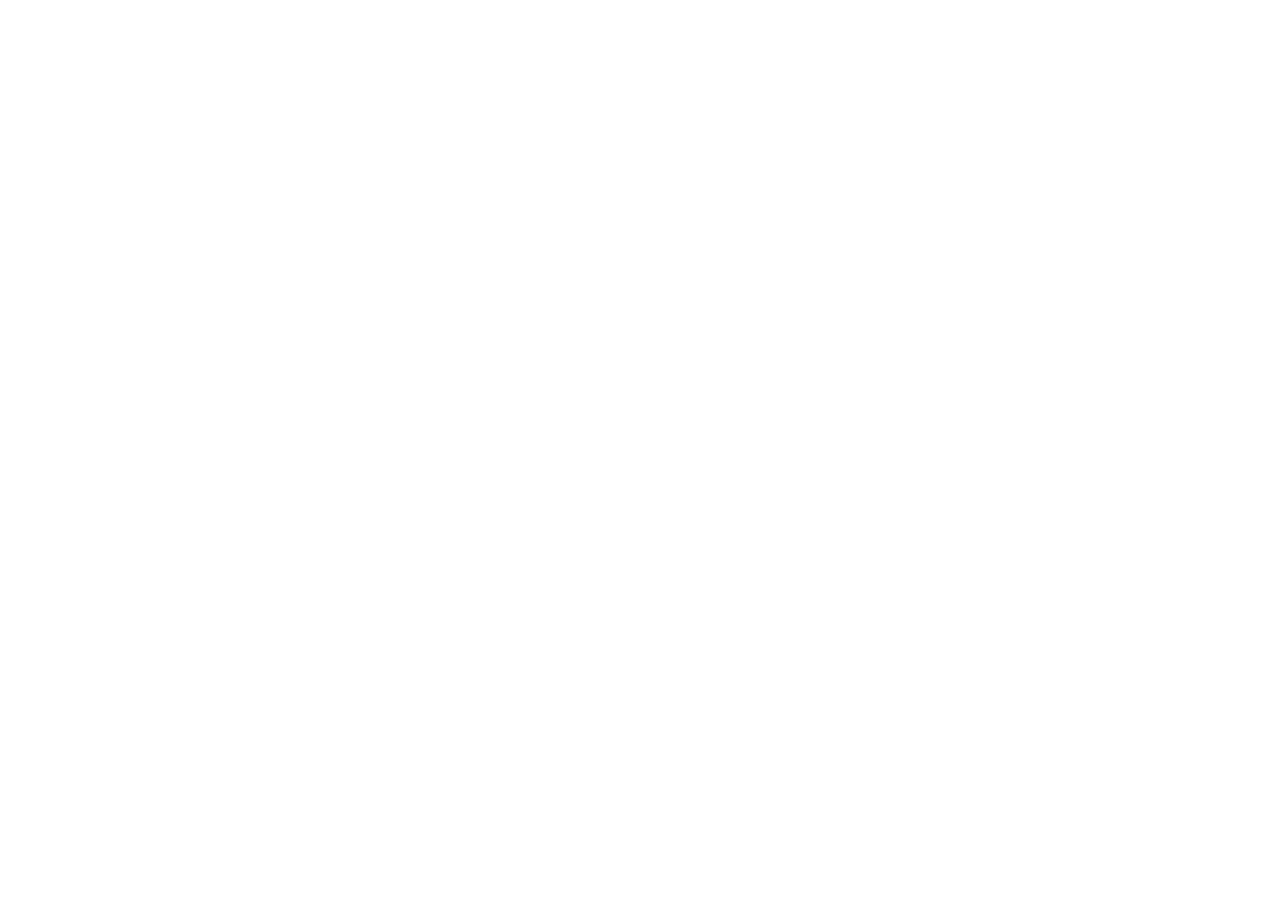
==== Examen 1/index.html @ 088d9a06 "Se añade estructura html del desarrollo web de la solución" ====
<!DOCTYPE html>
<html lang="en">
<head>
    <meta charset="UTF-8">
    <meta name="viewport" content="width=, initial-scale=1.0">
    <title>Selección de Actividades</title>
</head>
<body>
    
</body>
</html>
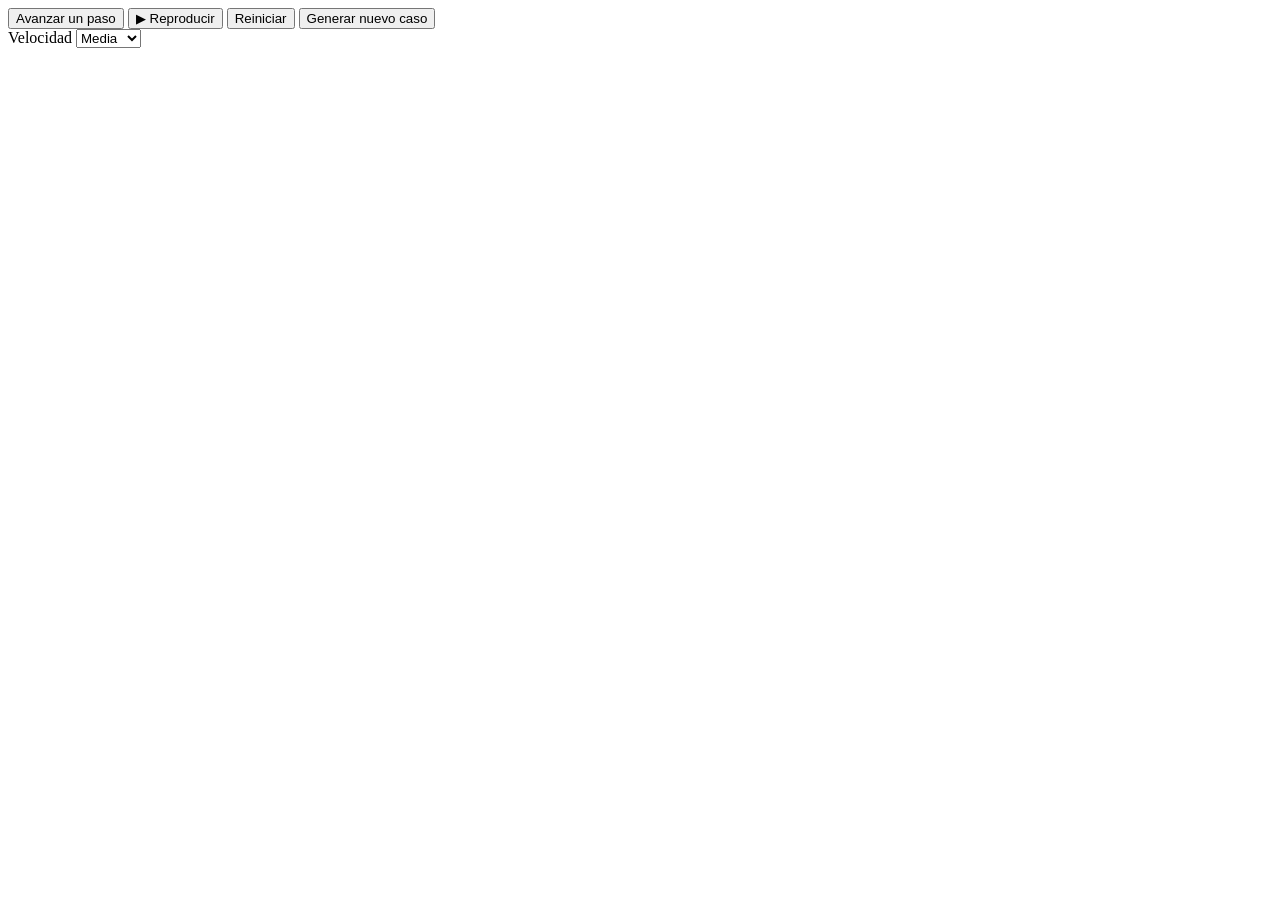
==== commit dc56c489: "feat: layout de paneles y controles de simulación" ====
--- a/Examen 1/index.html
+++ b/Examen 1/index.html
@@ -6,6 +6,25 @@
     <title>Selección de Actividades</title>
 </head>
 <body>
-    
+    <div class="layout">
+
+    <div class="panel" id="board-panel">
+      <div class="controls">
+        <button class="btn-primary" id="btn-step">Avanzar un paso</button>
+        <button id="btn-play">▶ Reproducir</button>
+        <button class="btn-ghost" id="btn-reset">Reiniciar</button>
+        <button class="btn-ghost" id="btn-new">Generar nuevo caso</button>
+        <div class="speed-group">
+          <span>Velocidad</span>
+          <select id="speed">
+            <option value="1500">Lenta</option>
+            <option value="900" selected>Media</option>
+            <option value="500">Rápida</option>
+          </select>
+        </div>
+      </div>
+    </div>
+
+  </div>
 </body>
 </html>
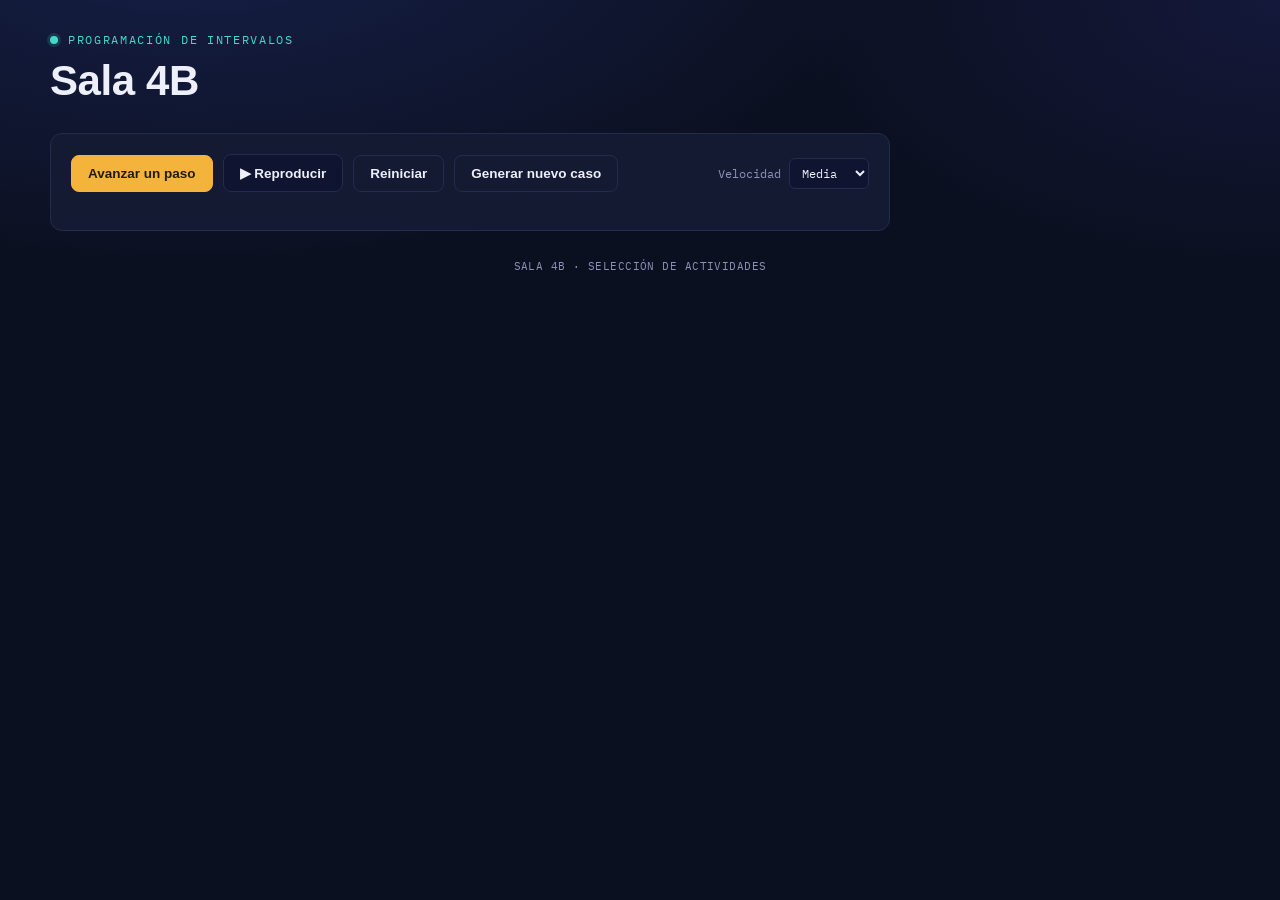
==== commit 049f8d95: "Update changes JVillegasT" ====
--- a/Examen 1/index.html
+++ b/Examen 1/index.html
@@ -1,12 +1,19 @@
 <!DOCTYPE html>
-<html lang="en">
+<html lang="es">
 <head>
-    <meta charset="UTF-8">
-    <meta name="viewport" content="width=, initial-scale=1.0">
-    <title>Selección de Actividades</title>
+<meta charset="UTF-8">
+<meta name="viewport" content="width=device-width, initial-scale=1.0">
+<title>Sala 4B — Reservas</title>
+<link rel="stylesheet" href="styles.css">
 </head>
 <body>
-    <div class="layout">
+<div class="wrap">
+
+  <header>
+    <div class="eyebrow">Programación de intervalos</div>
+    <h1>Sala 4B</h1>
+  </header>
+  <div class="layout">
 
     <div class="panel" id="board-panel">
       <div class="controls">
@@ -26,5 +33,11 @@
     </div>
 
   </div>
+
+  <footer>SALA 4B · SELECCIÓN DE ACTIVIDADES</footer>
+    
+</div>
+
+<script src="script.js"></script>
 </body>
-</html>+</html>
--- a/Examen 1/styles.css
+++ b/Examen 1/styles.css
@@ -0,0 +1,128 @@
+@import url('https://fonts.googleapis.com/css2?family=Space+Grotesk:wght@500;600;700&family=IBM+Plex+Sans:wght@400;500;600&family=IBM+Plex+Mono:wght@400;500;600&display=swap');
+
+:root{
+  --bg:#0B1020;
+  --panel:#131A32;
+  --panel-2:#0F1530;
+  --border:#232C4D;
+  --text:#EDEFFB;
+  --text-muted:#8C93B8;
+  --gold:#F4B43C;
+  --gold-dim:#3A3320;
+  --teal:#43D9C8;
+  --rose:#E8697A;
+  --rose-dim:#33202a;
+  --slate:#3A4372;
+  --green:#6FCF97;
+  --radius:12px;
+  --font-display:'Space Grotesk',sans-serif;
+  --font-body:'IBM Plex Sans',sans-serif;
+  --font-mono:'IBM Plex Mono',monospace;
+}
+
+*{box-sizing:border-box;}
+html,body{margin:0;padding:0;}
+body{
+  background:
+    radial-gradient(1200px 600px at 15% -10%, #17204a 0%, transparent 60%),
+    radial-gradient(900px 500px at 100% 0%, #14183a 0%, transparent 55%),
+    var(--bg);
+  color:var(--text);
+  font-family:var(--font-body);
+  min-height:100vh;
+  padding:32px 20px 64px;
+}
+
+.wrap{max-width:1180px;margin:0 auto;}
+
+header{margin-bottom:28px;}
+.eyebrow{
+  font-family:var(--font-mono);
+  font-size:12px;
+  letter-spacing:.14em;
+  color:var(--teal);
+  text-transform:uppercase;
+  margin-bottom:10px;
+  display:flex;align-items:center;gap:10px;
+}
+.eyebrow::before{
+  content:"";
+  width:8px;height:8px;border-radius:50%;
+  background:var(--teal);
+  box-shadow:0 0 0 3px rgba(67,217,200,.15);
+}
+h1{
+  font-family:var(--font-display);
+  font-weight:700;
+  font-size:clamp(28px,4.2vw,42px);
+  margin:0 0 8px;
+  letter-spacing:-.01em;
+}.layout{
+  display:grid;
+  grid-template-columns:1fr 320px;
+  gap:20px;
+  align-items:start;
+}
+@media (max-width:920px){
+  .layout{grid-template-columns:1fr;}
+}
+
+.panel{
+  background:var(--panel);
+  border:1px solid var(--border);
+  border-radius:var(--radius);
+  padding:20px;
+}
+
+.controls{
+  display:flex;
+  flex-wrap:wrap;
+  gap:10px;
+  align-items:center;
+  margin-bottom:18px;
+}
+button{
+  font-family:var(--font-body);
+  font-weight:600;
+  font-size:13.5px;
+  border-radius:8px;
+  border:1px solid var(--border);
+  background:var(--panel-2);
+  color:var(--text);
+  padding:10px 16px;
+  cursor:pointer;
+  transition:transform .12s ease, border-color .12s ease, background .12s ease;
+}
+button:hover:not(:disabled){border-color:var(--teal);}
+button:active:not(:disabled){transform:scale(.97);}
+button:disabled{opacity:.4;cursor:not-allowed;}
+button:focus-visible{outline:2px solid var(--teal);outline-offset:2px;}
+.btn-primary{background:var(--gold);color:#241a04;border-color:var(--gold);}
+.btn-primary:hover:not(:disabled){filter:brightness(1.06);border-color:var(--gold);}
+.btn-ghost{background:transparent;}
+
+.speed-group{
+  display:flex;align-items:center;gap:8px;
+  margin-left:auto;
+  font-family:var(--font-mono);
+  font-size:12px;
+  color:var(--text-muted);
+}
+.speed-group select{
+  background:var(--panel-2);
+  color:var(--text);
+  border:1px solid var(--border);
+  border-radius:6px;
+  padding:6px 8px;
+  font-family:var(--font-mono);
+  font-size:12px;
+}
+
+footer{
+  margin-top:28px;
+  text-align:center;
+  color:var(--text-muted);
+  font-family:var(--font-mono);
+  font-size:11px;
+  letter-spacing:.04em;
+}
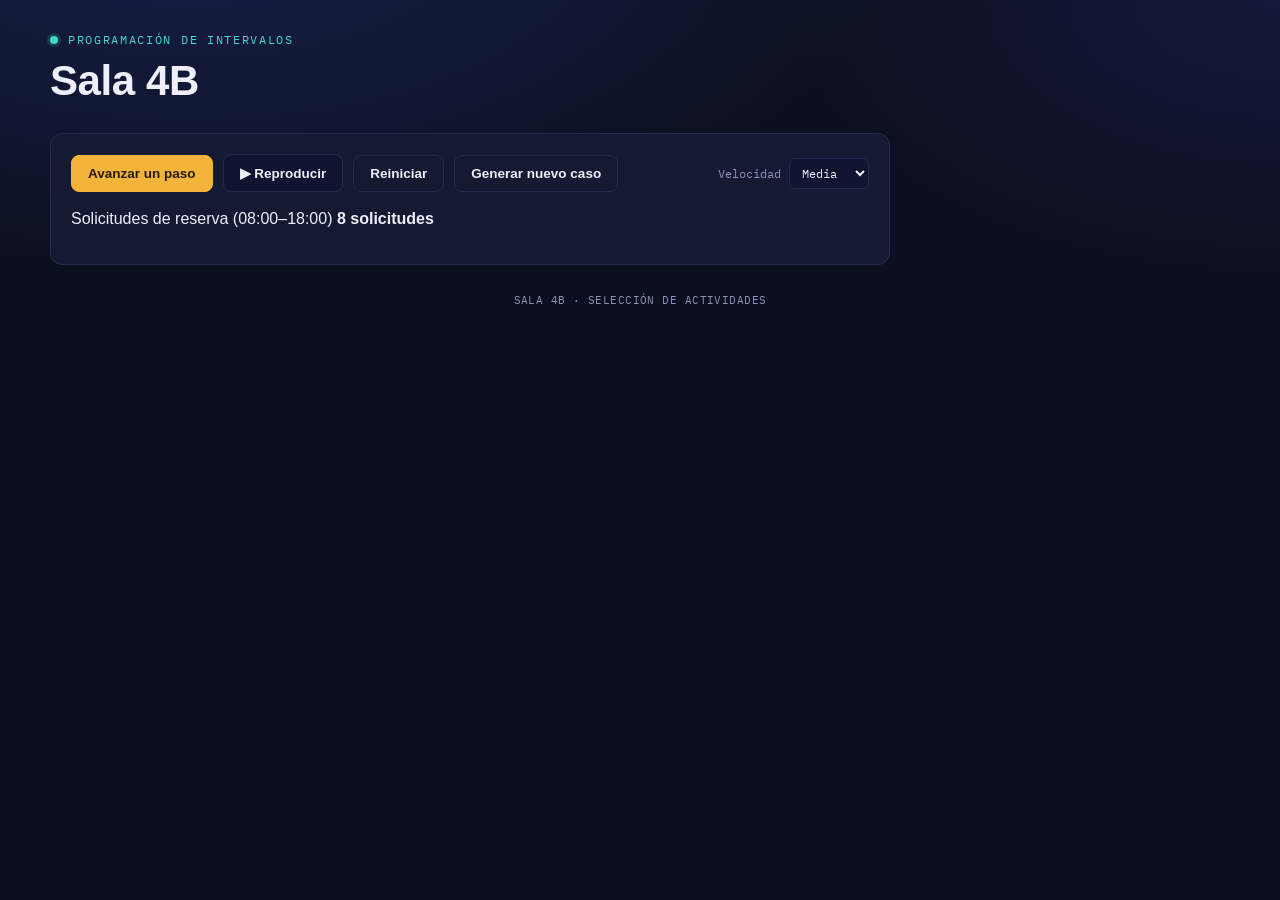
==== commit f48a9ebe: "Actualizo sección del HTML" ====
--- a/Examen 1/index.html
+++ b/Examen 1/index.html
@@ -30,6 +30,16 @@
           </select>
         </div>
       </div>
+      <p class="board-title">Solicitudes de reserva (08:00–18:00) <b id="board-count">8 solicitudes</b></p>
+      <div class="axis" id="axis"></div>
+      <div class="rows" id="rows">
+        <div class="grid-lines" id="grid-lines"></div>
+        <div class="cursor-line" id="cursor-line" style="display:none;"></div>
+      </div>
+
+      <div class="order-strip">
+        <div class="chips" id="chips"></div>
+      </div>
     </div>
 
   </div>
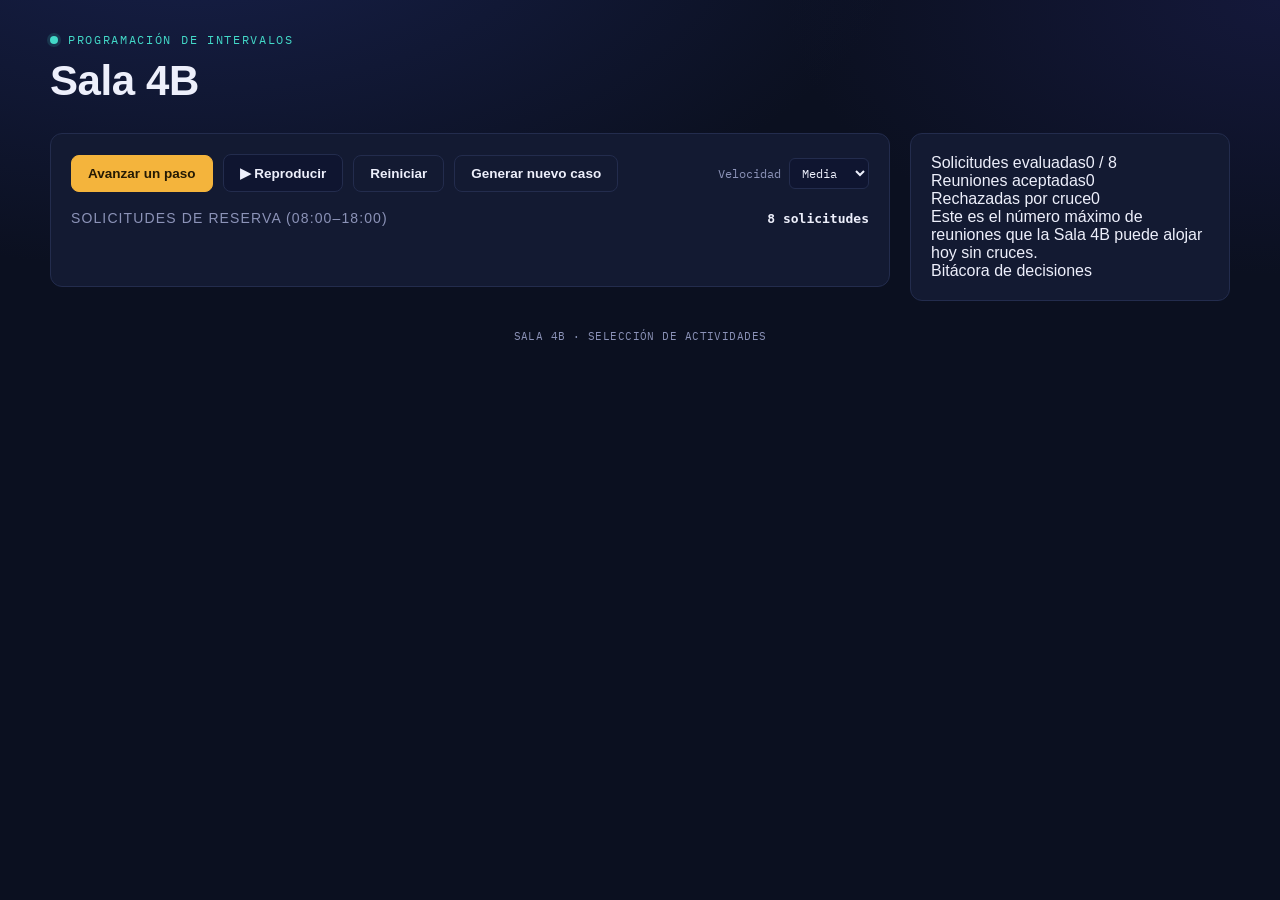
==== commit e927b18b: "feat: add metrics panel and decision log section" ====
--- a/Examen 1/index.html
+++ b/Examen 1/index.html
@@ -41,7 +41,15 @@
         <div class="chips" id="chips"></div>
       </div>
     </div>
+    <div class="panel" id="side-panel">
+      <div class="metric"><span>Solicitudes evaluadas</span><span class="val" id="m-evaluated">0 / 8</span></div>
+      <div class="metric"><span>Reuniones aceptadas</span><span class="val" id="m-accepted">0</span></div>
+      <div class="metric"><span>Rechazadas por cruce</span><span class="val" id="m-rejected">0</span></div>
+      <div class="badge-done" id="badge-done">Este es el número máximo de reuniones que la Sala 4B puede alojar hoy sin cruces.</div>
 
+      <div class="log-title">Bitácora de decisiones</div>
+      <div class="log" id="log"></div>
+    </div>
   </div>
 
   <footer>SALA 4B · SELECCIÓN DE ACTIVIDADES</footer>
--- a/Examen 1/styles.css
+++ b/Examen 1/styles.css
@@ -125,4 +125,65 @@
   font-family:var(--font-mono);
   font-size:11px;
   letter-spacing:.04em;
+}
+
+.board-title{
+  font-family:var(--font-display);
+  font-size:14px;
+  color:var(--text-muted);
+  text-transform:uppercase;
+  letter-spacing:.08em;
+  margin:0 0 14px;
+  display:flex;justify-content:space-between;align-items:baseline;flex-wrap:wrap;gap:6px;
+}
+.board-title b{color:var(--text);font-family:var(--font-mono);letter-spacing:0;text-transform:none;font-size:13px;}
+
+.axis{
+  position:relative;
+  height:22px;
+  margin-left:150px;
+  margin-bottom:4px;
+  font-family:var(--font-mono);
+  font-size:11px;
+  color:var(--text-muted);
+}
+.axis span{
+  position:absolute;
+  transform:translateX(-50%);
+  top:0;
+}
+
+.rows{
+  position:relative;
+  margin-left:150px;
+  border-left:1px solid var(--border);
+}
+.grid-lines{
+  position:absolute;inset:0;
+  pointer-events:none;
+}
+.grid-lines i{
+  position:absolute;top:0;bottom:0;
+  width:1px;background:var(--border);
+  opacity:.6;
+}
+
+.cursor-line{
+  position:absolute;
+  top:-4px;bottom:0;
+  width:2px;
+  background:var(--gold);
+  box-shadow:0 0 8px 1px rgba(244,180,60,.5);
+  transition:left .4s ease;
+}
+.cursor-line::before{
+  content:"sala libre desde";
+  position:absolute;
+  top:-20px;left:50%;
+  transform:translateX(-50%);
+  font-family:var(--font-mono);
+  font-size:9.5px;
+  color:var(--gold);
+  white-space:nowrap;
+  letter-spacing:.02em;
 }
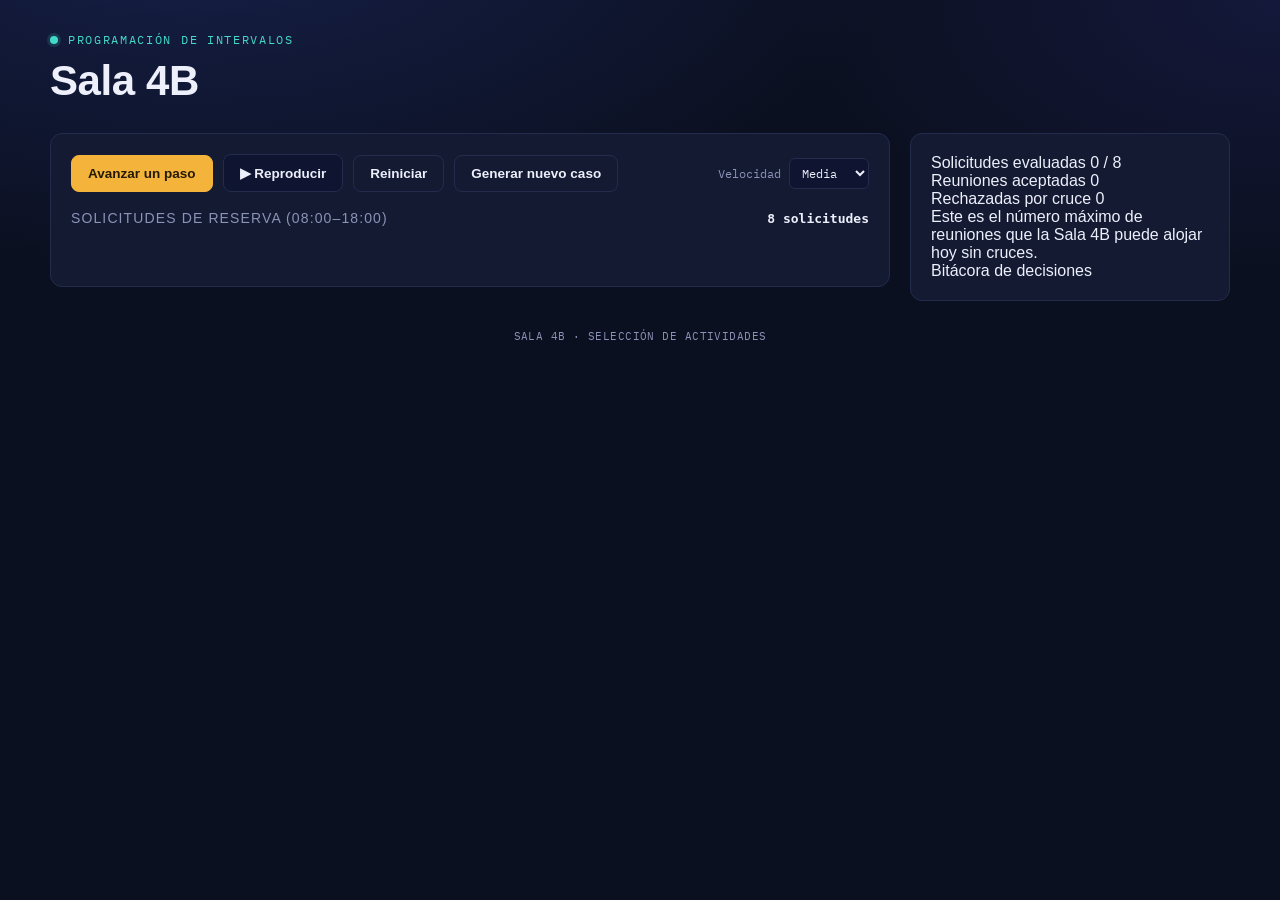
==== commit a0d5c502: "fix: corregir espaciado con tres espacios no separables" ====
--- a/Examen 1/index.html
+++ b/Examen 1/index.html
@@ -42,9 +42,9 @@
       </div>
     </div>
     <div class="panel" id="side-panel">
-      <div class="metric"><span>Solicitudes evaluadas</span><span class="val" id="m-evaluated">0 / 8</span></div>
-      <div class="metric"><span>Reuniones aceptadas</span><span class="val" id="m-accepted">0</span></div>
-      <div class="metric"><span>Rechazadas por cruce</span><span class="val" id="m-rejected">0</span></div>
+      <div class="metric"><span>Solicitudes evaluadas</span>&nbsp<span class="val" id="m-evaluated">0 / 8</span></div>
+      <div class="metric"><span>Reuniones aceptadas</span>&nbsp<span class="val" id="m-accepted">0</span></div>
+      <div class="metric"><span>Rechazadas por cruce</span>&nbsp<span class="val" id="m-rejected">0</span></div>
       <div class="badge-done" id="badge-done">Este es el número máximo de reuniones que la Sala 4B puede alojar hoy sin cruces.</div>
 
       <div class="log-title">Bitácora de decisiones</div>
--- a/Examen 1/styles.css
+++ b/Examen 1/styles.css
@@ -186,4 +186,14 @@
   color:var(--gold);
   white-space:nowrap;
   letter-spacing:.02em;
+}
+
+button:focus-visible{outline:2px solid var(--teal);outline-offset:2px;}
+
+@media (prefers-reduced-motion:reduce){
+  .bar{animation:none !important;transition:background .2s ease;}
+}
+
+@media (max-width:920px){
+  .layout{grid-template-columns:1fr;}
 }
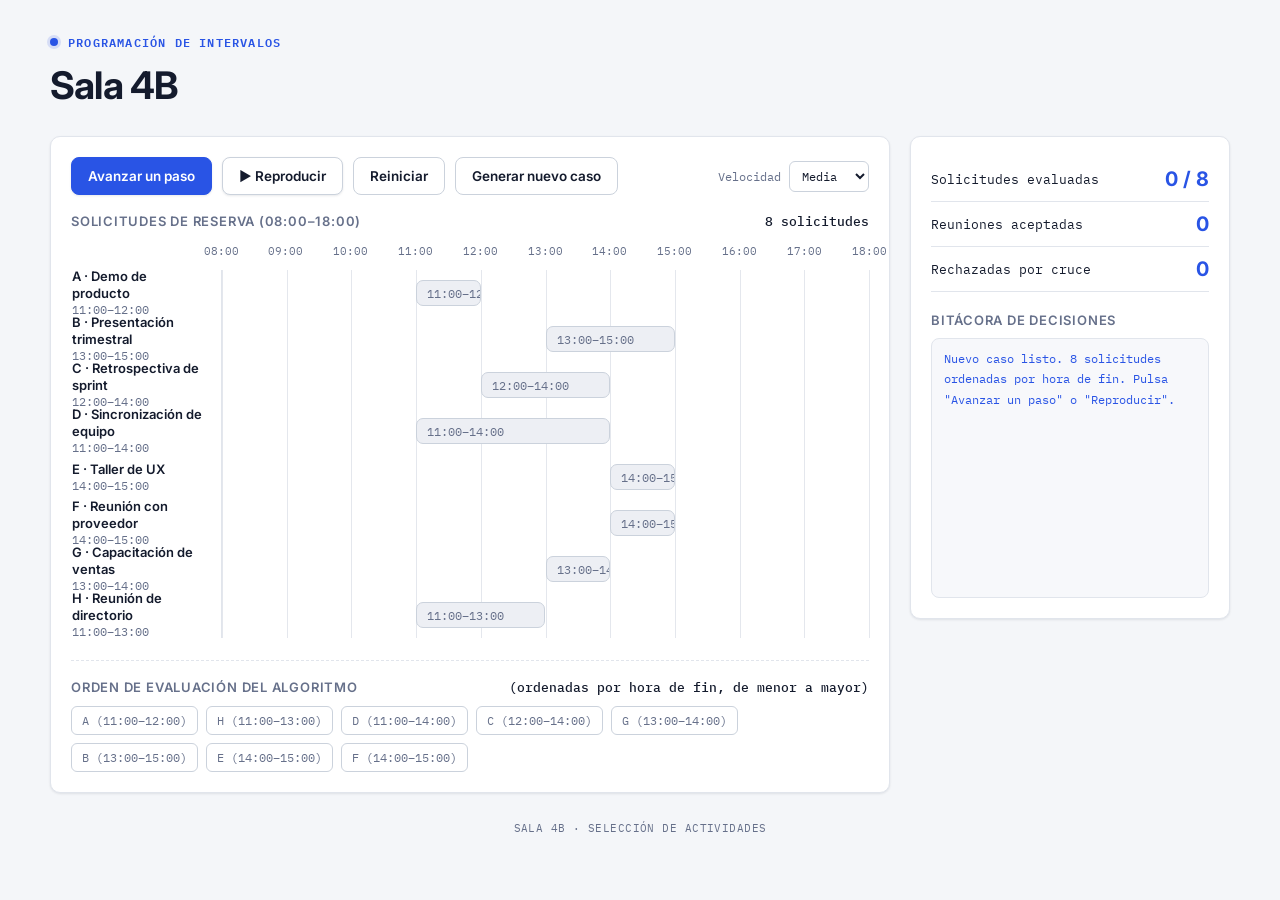
==== commit 4814cd14: "Refine text in index.html for Sala 4B Updated text in the HTML file for better clarity and consisten" ====
--- a/Examen 1/index.html
+++ b/Examen 1/index.html
@@ -10,9 +10,10 @@
 <div class="wrap">
 
   <header>
-    <div class="eyebrow">Programación de intervalos</div>
-    <h1>Sala 4B</h1>
+    <div class="eyebrow"> Programación de intervalos</div>
+    <h1>Sala 4B </h1>
   </header>
+
   <div class="layout">
 
     <div class="panel" id="board-panel">
@@ -30,6 +31,7 @@
           </select>
         </div>
       </div>
+
       <p class="board-title">Solicitudes de reserva (08:00–18:00) <b id="board-count">8 solicitudes</b></p>
       <div class="axis" id="axis"></div>
       <div class="rows" id="rows">
@@ -38,22 +40,25 @@
       </div>
 
       <div class="order-strip">
+        <p class="board-title">Orden de evaluación del algoritmo <b>(ordenadas por hora de fin, de menor a mayor)</b></p>
         <div class="chips" id="chips"></div>
       </div>
+
     </div>
+
     <div class="panel" id="side-panel">
-      <div class="metric"><span>Solicitudes evaluadas</span>&nbsp<span class="val" id="m-evaluated">0 / 8</span></div>
-      <div class="metric"><span>Reuniones aceptadas</span>&nbsp<span class="val" id="m-accepted">0</span></div>
-      <div class="metric"><span>Rechazadas por cruce</span>&nbsp<span class="val" id="m-rejected">0</span></div>
-      <div class="badge-done" id="badge-done">Este es el número máximo de reuniones que la Sala 4B puede alojar hoy sin cruces.</div>
+      <div class="metric"><span>Solicitudes evaluadas</span><span class="val" id="m-evaluated">0 / 8</span></div>
+      <div class="metric"><span>Reuniones aceptadas</span><span class="val" id="m-accepted">0</span></div>
+      <div class="metric"><span>Rechazadas por cruce</span><span class="val" id="m-rejected">0</span></div>
+      <div class="badge-done" id="badge-done"> Número máximo de reuniones que la Sala 4B puede alojar hoy sin cruces.</div>
 
       <div class="log-title">Bitácora de decisiones</div>
       <div class="log" id="log"></div>
     </div>
+
   </div>
 
   <footer>SALA 4B · SELECCIÓN DE ACTIVIDADES</footer>
-    
 </div>
 
 <script src="script.js"></script>
--- a/Examen 1/styles.css
+++ b/Examen 1/styles.css
@@ -1,32 +1,34 @@
-@import url('https://fonts.googleapis.com/css2?family=Space+Grotesk:wght@500;600;700&family=IBM+Plex+Sans:wght@400;500;600&family=IBM+Plex+Mono:wght@400;500;600&display=swap');
+@import url('https://fonts.googleapis.com/css2?family=Inter:wght@400;500;600;700&family=IBM+Plex+Mono:wght@400;500;600&display=swap');
 
 :root{
-  --bg:#0B1020;
-  --panel:#131A32;
-  --panel-2:#0F1530;
-  --border:#232C4D;
-  --text:#EDEFFB;
-  --text-muted:#8C93B8;
-  --gold:#F4B43C;
-  --gold-dim:#3A3320;
-  --teal:#43D9C8;
-  --rose:#E8697A;
-  --rose-dim:#33202a;
-  --slate:#3A4372;
-  --green:#6FCF97;
-  --radius:12px;
-  --font-display:'Space Grotesk',sans-serif;
-  --font-body:'IBM Plex Sans',sans-serif;
+  --bg:#F4F6F9;
+  --panel:#FFFFFF;
+  --panel-2:#F7F8FB;
+  --border:#E1E5EC;
+  --border-strong:#CBD2DC;
+  --text:#141B2D;
+  --text-muted:#66708A;
+  --brand:#2954E5;
+  --brand-dim:#EEF2FF;
+  --slate:#EDEFF4;
+  --green:#1C8A54;
+  --green-bg:#E8F6EE;
+  --rose:#C0293C;
+  --rose-bg:#FCEBED;
+  --gold:#2954E5;
+  --teal:#2954E5;
+  --radius:10px;
+  --shadow-sm:0 1px 2px rgba(20,27,45,.04), 0 1px 3px rgba(20,27,45,.06);
+  --shadow-md:0 2px 6px rgba(20,27,45,.06), 0 8px 24px rgba(20,27,45,.05);
+  --font-display:'Inter',sans-serif;
+  --font-body:'Inter',sans-serif;
   --font-mono:'IBM Plex Mono',monospace;
 }
 
 *{box-sizing:border-box;}
 html,body{margin:0;padding:0;}
 body{
-  background:
-    radial-gradient(1200px 600px at 15% -10%, #17204a 0%, transparent 60%),
-    radial-gradient(900px 500px at 100% 0%, #14183a 0%, transparent 55%),
-    var(--bg);
+  background:var(--bg);
   color:var(--text);
   font-family:var(--font-body);
   min-height:100vh;
@@ -35,29 +37,42 @@
 
 .wrap{max-width:1180px;margin:0 auto;}
 
+/* Header */
 header{margin-bottom:28px;}
 .eyebrow{
   font-family:var(--font-mono);
   font-size:12px;
-  letter-spacing:.14em;
-  color:var(--teal);
+  letter-spacing:.1em;
+  color:var(--brand);
   text-transform:uppercase;
   margin-bottom:10px;
   display:flex;align-items:center;gap:10px;
+  font-weight:600;
 }
 .eyebrow::before{
   content:"";
   width:8px;height:8px;border-radius:50%;
-  background:var(--teal);
-  box-shadow:0 0 0 3px rgba(67,217,200,.15);
+  background:var(--brand);
+  box-shadow:0 0 0 3px rgba(41,84,229,.15);
 }
 h1{
   font-family:var(--font-display);
   font-weight:700;
-  font-size:clamp(28px,4.2vw,42px);
+  font-size:clamp(26px,4.2vw,38px);
   margin:0 0 8px;
-  letter-spacing:-.01em;
-}.layout{
+  letter-spacing:-.02em;
+  color:var(--text);
+}
+h1 span{color:var(--text-muted);font-weight:500;}
+.subtitle{
+  color:var(--text-muted);
+  font-size:15px;
+  max-width:640px;
+  line-height:1.55;
+}
+
+/* Layout */
+.layout{
   display:grid;
   grid-template-columns:1fr 320px;
   gap:20px;
@@ -72,8 +87,10 @@
   border:1px solid var(--border);
   border-radius:var(--radius);
   padding:20px;
-}
-
+  box-shadow:var(--shadow-sm);
+}
+
+/* Controls */
 .controls{
   display:flex;
   flex-wrap:wrap;
@@ -86,20 +103,22 @@
   font-weight:600;
   font-size:13.5px;
   border-radius:8px;
-  border:1px solid var(--border);
-  background:var(--panel-2);
+  border:1px solid var(--border-strong);
+  background:var(--panel);
   color:var(--text);
   padding:10px 16px;
   cursor:pointer;
-  transition:transform .12s ease, border-color .12s ease, background .12s ease;
-}
-button:hover:not(:disabled){border-color:var(--teal);}
+  transition:transform .12s ease, border-color .12s ease, background .12s ease, box-shadow .12s ease;
+  box-shadow:var(--shadow-sm);
+}
+button:hover:not(:disabled){border-color:var(--brand);background:var(--brand-dim);}
 button:active:not(:disabled){transform:scale(.97);}
-button:disabled{opacity:.4;cursor:not-allowed;}
-button:focus-visible{outline:2px solid var(--teal);outline-offset:2px;}
-.btn-primary{background:var(--gold);color:#241a04;border-color:var(--gold);}
-.btn-primary:hover:not(:disabled){filter:brightness(1.06);border-color:var(--gold);}
-.btn-ghost{background:transparent;}
+button:disabled{opacity:.45;cursor:not-allowed;box-shadow:none;}
+button:focus-visible{outline:2px solid var(--brand);outline-offset:2px;}
+.btn-primary{background:var(--brand);color:#FFFFFF;border-color:var(--brand);}
+.btn-primary:hover:not(:disabled){filter:brightness(1.08);border-color:var(--brand);background:var(--brand);}
+.btn-ghost{background:transparent;box-shadow:none;}
+.btn-ghost:hover:not(:disabled){background:var(--panel-2);}
 
 .speed-group{
   display:flex;align-items:center;gap:8px;
@@ -109,34 +128,27 @@
   color:var(--text-muted);
 }
 .speed-group select{
-  background:var(--panel-2);
-  color:var(--text);
-  border:1px solid var(--border);
+  background:var(--panel);
+  color:var(--text);
+  border:1px solid var(--border-strong);
   border-radius:6px;
   padding:6px 8px;
   font-family:var(--font-mono);
   font-size:12px;
 }
 
-footer{
-  margin-top:28px;
-  text-align:center;
-  color:var(--text-muted);
-  font-family:var(--font-mono);
-  font-size:11px;
-  letter-spacing:.04em;
-}
-
+/* Board */
 .board-title{
   font-family:var(--font-display);
-  font-size:14px;
+  font-size:13px;
   color:var(--text-muted);
   text-transform:uppercase;
-  letter-spacing:.08em;
+  letter-spacing:.06em;
+  font-weight:600;
   margin:0 0 14px;
   display:flex;justify-content:space-between;align-items:baseline;flex-wrap:wrap;gap:6px;
 }
-.board-title b{color:var(--text);font-family:var(--font-mono);letter-spacing:0;text-transform:none;font-size:13px;}
+.board-title b{color:var(--text);font-family:var(--font-mono);letter-spacing:0;text-transform:none;font-size:13px;font-weight:500;}
 
 .axis{
   position:relative;
@@ -165,27 +177,228 @@
 .grid-lines i{
   position:absolute;top:0;bottom:0;
   width:1px;background:var(--border);
-  opacity:.6;
+  opacity:.9;
+}
+
+.row{
+  position:relative;
+  height:46px;
+  display:flex;align-items:center;
+}
+.row-label{
+  position:absolute;
+  left:-150px;
+  width:140px;
+  font-family:var(--font-mono);
+  font-size:12px;
+  color:var(--text-muted);
+  display:flex;flex-direction:column;
+  line-height:1.3;
+  padding-right:8px;
+}
+.row-label b{color:var(--text);font-size:13px;font-family:var(--font-body);font-weight:600;}
+
+.bar{
+  position:absolute;
+  height:26px;
+  border-radius:7px;
+  background:var(--slate);
+  border:1px solid var(--border-strong);
+  display:flex;align-items:center;
+  padding:0 10px;
+  font-family:var(--font-mono);
+  font-size:11.5px;
+  color:var(--text-muted);
+  white-space:nowrap;
+  overflow:hidden;
+  transition:background .35s ease, color .35s ease, border-color .35s ease, box-shadow .35s ease;
+}
+.bar .tag{margin-left:auto;font-size:13px;}
+
+.bar.evaluating{
+  background:var(--brand-dim);
+  border-color:var(--brand);
+  color:var(--brand);
+  animation:pulse 0.7s ease-in-out infinite;
+}
+.bar.accepted{
+  background:var(--green-bg);
+  border-color:var(--green);
+  color:var(--green);
+  animation:flipIn .45s ease;
+}
+.bar.rejected{
+  background:var(--rose-bg);
+  border-color:var(--rose);
+  color:var(--rose);
+  text-decoration:line-through;
+  text-decoration-color:rgba(192,41,60,.5);
+  opacity:.8;
+  animation:flipIn .45s ease;
+}
+
+@keyframes pulse{
+  0%,100%{box-shadow:0 0 0 0 rgba(41,84,229,.22);}
+  50%{box-shadow:0 0 0 5px rgba(41,84,229,0);}
+}
+@keyframes flipIn{
+  0%{transform:scaleY(.4);opacity:.2;}
+  60%{transform:scaleY(1.08);}
+  100%{transform:scaleY(1);}
+}
+@media (prefers-reduced-motion:reduce){
+  .bar{animation:none !important;transition:background .2s ease;}
 }
 
 .cursor-line{
   position:absolute;
   top:-4px;bottom:0;
   width:2px;
-  background:var(--gold);
-  box-shadow:0 0 8px 1px rgba(244,180,60,.5);
+  background:var(--brand);
+  box-shadow:0 0 0 1px rgba(255,255,255,.6);
   transition:left .4s ease;
 }
 .cursor-line::before{
   content:"sala libre desde";
   position:absolute;
-  top:-20px;left:50%;
+  top:-22px;left:50%;
   transform:translateX(-50%);
   font-family:var(--font-mono);
   font-size:9.5px;
-  color:var(--gold);
+  color:var(--brand);
+  background:var(--panel);
+  border:1px solid var(--border);
+  border-radius:4px;
+  padding:2px 6px;
   white-space:nowrap;
   letter-spacing:.02em;
+<<<<<<< HEAD
+  box-shadow:var(--shadow-sm);
+}
+
+/* Processing order strip */
+.order-strip{
+  margin-top:22px;
+  padding-top:18px;
+  border-top:1px dashed var(--border);
+}
+.order-strip .board-title{margin-bottom:10px;}
+.chips{
+  display:flex;flex-wrap:wrap;gap:8px;
+}
+.chip{
+  font-family:var(--font-mono);
+  font-size:12px;
+  border:1px solid var(--border-strong);
+  background:var(--panel);
+  color:var(--text-muted);
+  border-radius:6px;
+  padding:6px 10px;
+  transition:all .3s ease;
+}
+.chip.current{border-color:var(--brand);color:var(--brand);background:var(--brand-dim);}
+.chip.accepted{border-color:var(--green);color:var(--green);background:var(--green-bg);}
+.chip.rejected{border-color:var(--rose);color:var(--rose);background:var(--rose-bg);text-decoration:line-through;}
+
+/* Sidebar */
+.metric{
+  display:flex;justify-content:space-between;align-items:center;
+  padding:10px 0;
+  border-bottom:1px solid var(--border);
+  font-family:var(--font-mono);
+  font-size:13px;
+}
+.metric:last-child{border-bottom:none;}
+.metric .val{font-size:20px;font-family:var(--font-display);font-weight:700;color:var(--brand);}
+.badge-done{
+  margin-top:12px;
+  background:var(--green-bg);
+  border:1px solid var(--green);
+  color:var(--green);
+  border-radius:8px;
+  padding:10px 12px;
+  font-size:12.5px;
+  line-height:1.5;
+  display:none;
+}
+.badge-done.show{display:block;}
+
+.log-title{
+  font-family:var(--font-display);
+  font-size:13px;
+  text-transform:uppercase;
+  letter-spacing:.06em;
+  font-weight:600;
+  color:var(--text-muted);
+  margin:20px 0 10px;
+}
+.log{
+  height:260px;
+  overflow-y:auto;
+  background:var(--panel-2);
+  border:1px solid var(--border);
+  border-radius:8px;
+  padding:10px 12px;
+  font-family:var(--font-mono);
+  font-size:12px;
+  line-height:1.7;
+}
+.log p{margin:0 0 4px;color:var(--text-muted);}
+.log p.ok{color:var(--green);}
+.log p.no{color:var(--rose);}
+.log p.sys{color:var(--brand);}
+.log::-webkit-scrollbar{width:6px;}
+.log::-webkit-scrollbar-thumb{background:var(--border-strong);border-radius:3px;}
+
+/* Explainer */
+.explainer{margin-top:20px;}
+.explainer summary{
+  cursor:pointer;
+  font-family:var(--font-display);
+  font-size:14px;
+  font-weight:600;
+  color:var(--text);
+  list-style:none;
+  display:flex;align-items:center;gap:8px;
+}
+.explainer summary::-webkit-details-marker{display:none;}
+.explainer summary::before{
+  content:"▸";
+  color:var(--brand);
+  transition:transform .2s ease;
+}
+.explainer[open] summary::before{transform:rotate(90deg);}
+.explainer-body{
+  margin-top:14px;
+  color:var(--text-muted);
+  font-size:14px;
+  line-height:1.7;
+}
+.explainer-body h3{
+  font-family:var(--font-display);
+  color:var(--text);
+  font-size:14px;
+  margin:16px 0 6px;
+}
+.explainer-body code{
+  font-family:var(--font-mono);
+  background:var(--panel-2);
+  border:1px solid var(--border);
+  border-radius:4px;
+  padding:1px 6px;
+  color:var(--brand);
+  font-size:12.5px;
+}
+
+footer{
+  margin-top:28px;
+  text-align:center;
+  color:var(--text-muted);
+  font-family:var(--font-mono);
+  font-size:11px;
+  letter-spacing:.04em;
+}
+=======
 }
 
 button:focus-visible{outline:2px solid var(--teal);outline-offset:2px;}
@@ -196,4 +409,5 @@
 
 @media (max-width:920px){
   .layout{grid-template-columns:1fr;}
-}+}
+>>>>>>> 444d6f5ba873307fbc79596ba92e581fbb49eb97
